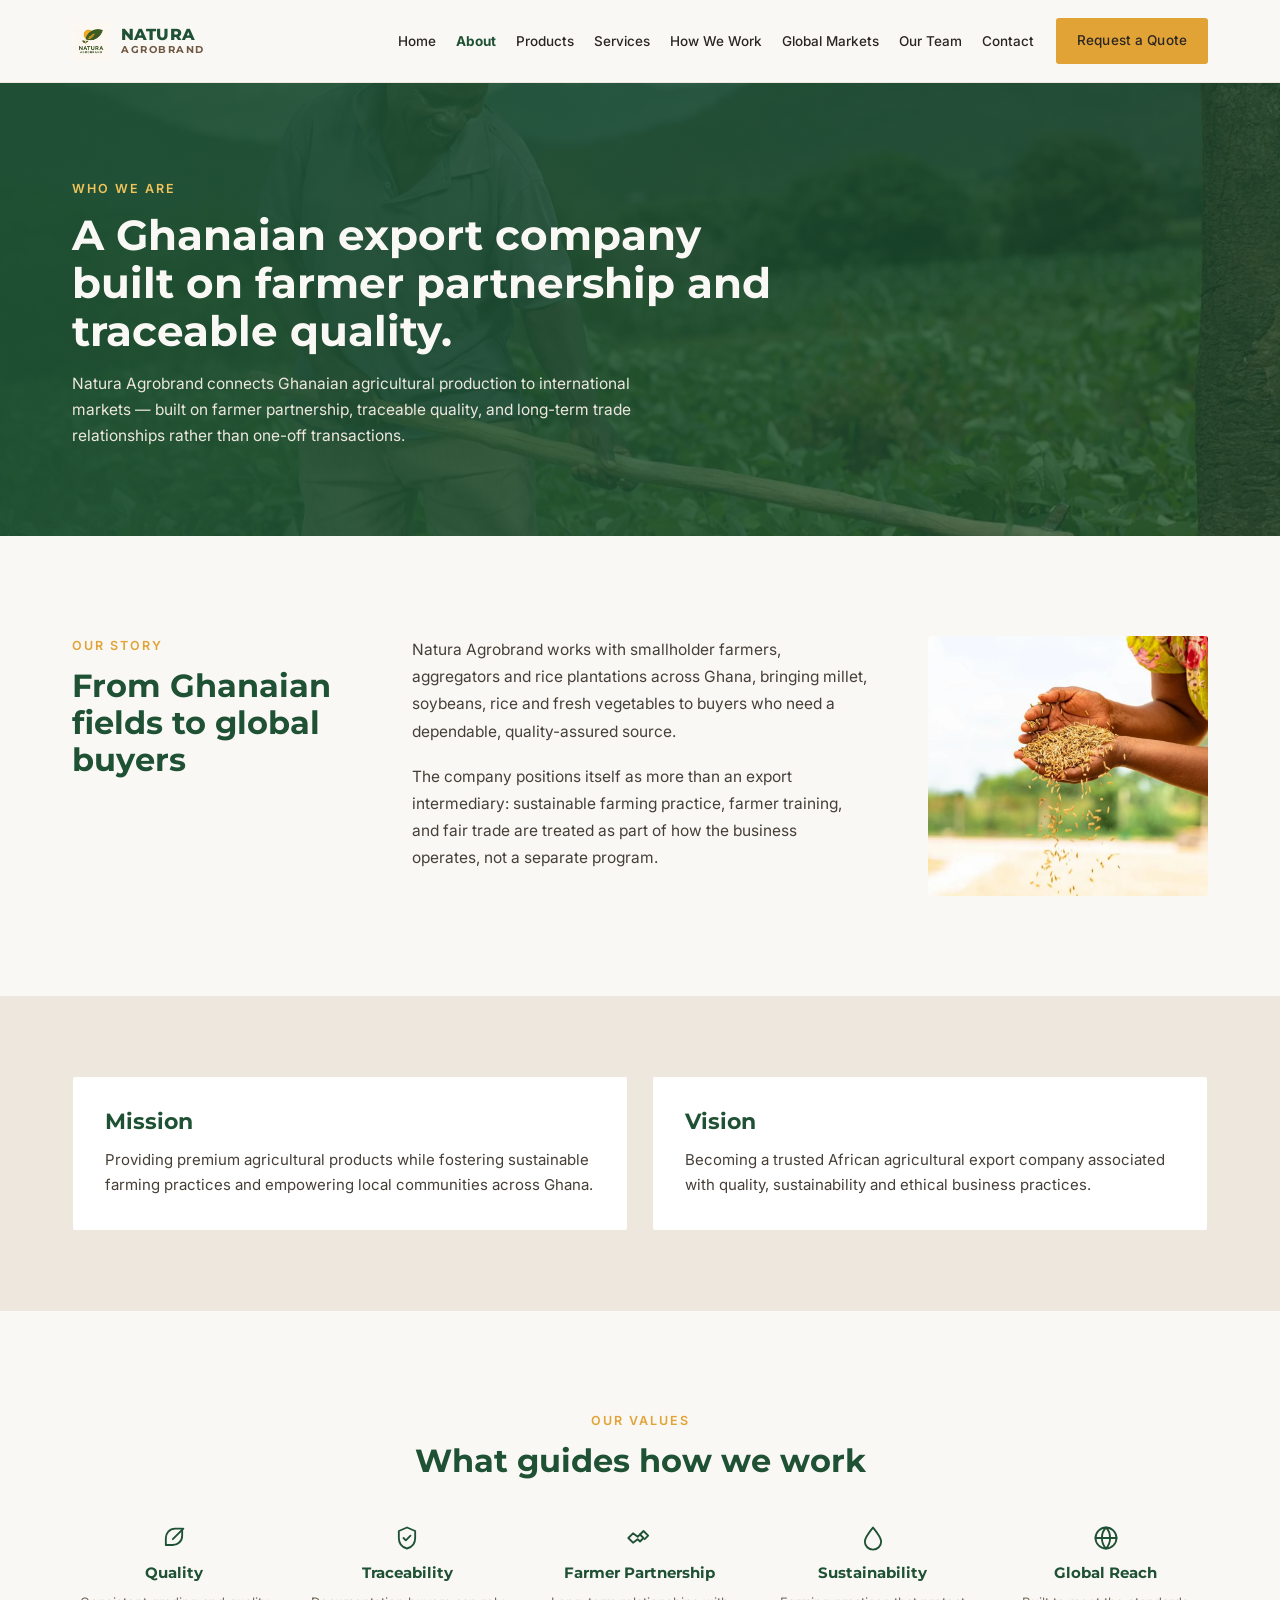
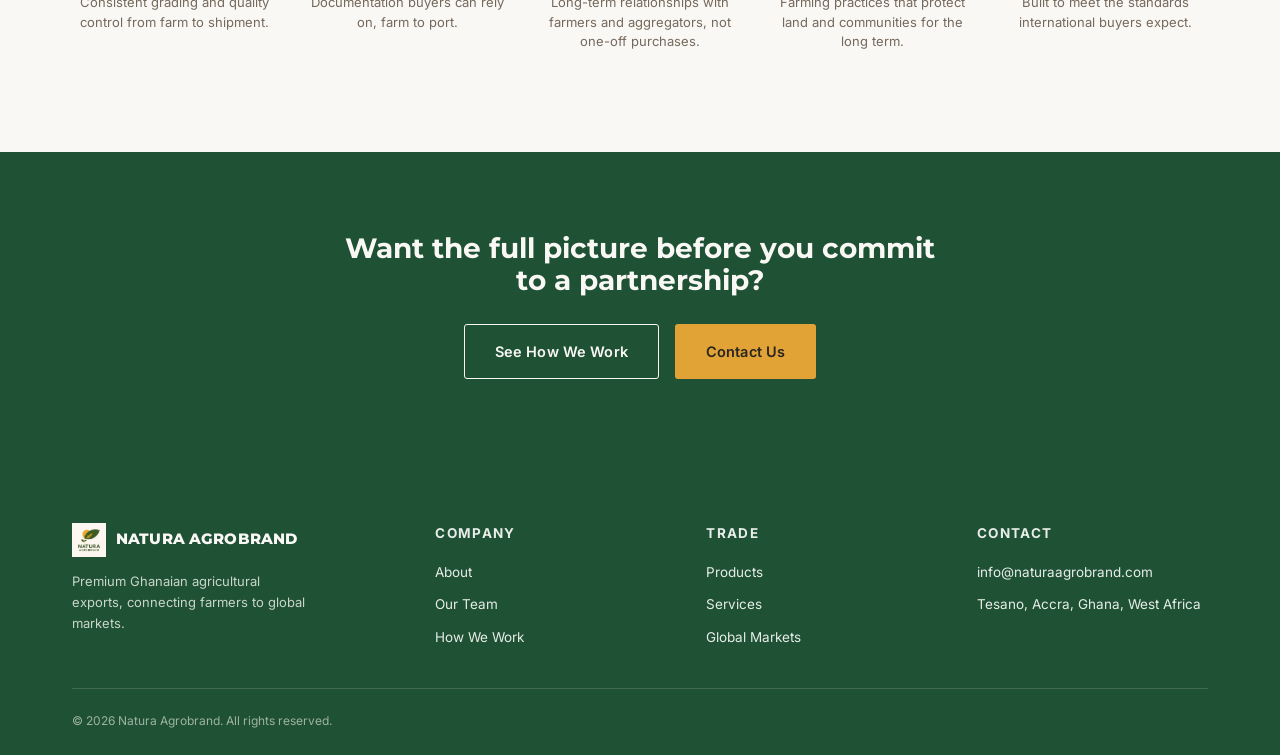
==== about.html @ 7898007f "Initial commit: Natura Agrobrand website Plain HTML/CSS/JS marketing site (8 pages) for Natura Agrob" ====
<!doctype html>
<html lang="en">
<head>
  <meta charset="utf-8" />
  <meta name="viewport" content="width=device-width, initial-scale=1, viewport-fit=cover" />
  <link rel="icon" href="favicon.ico" sizes="any" />
  <link rel="icon" type="image/png" sizes="32x32" href="favicon-32.png" />
  <link rel="icon" type="image/png" sizes="16x16" href="favicon-16.png" />
  <link rel="apple-touch-icon" href="apple-touch-icon.png" />
  <link rel="canonical" href="https://www.naturaagrobrand.com/about" />

  <title>About | Natura Agrobrand</title>
  <meta name="description" content="Natura Agrobrand's story, mission, vision and values — a Ghanaian agricultural export company built on farmer partnership and traceable quality." />

  <meta property="og:type" content="website" />
  <meta property="og:title" content="About | Natura Agrobrand" />
  <meta property="og:description" content="Natura Agrobrand's story, mission, vision and values — a Ghanaian agricultural export company built on farmer partnership and traceable quality." />
  <meta property="og:url" content="https://www.naturaagrobrand.com/about" />
  <meta property="og:site_name" content="Natura Agrobrand" />
  <meta property="og:image" content="https://www.naturaagrobrand.com/images/og-image.jpg" />
  <meta property="og:image:width" content="1200" />
  <meta property="og:image:height" content="630" />
  <meta name="twitter:card" content="summary_large_image" />
  <meta name="twitter:image" content="https://www.naturaagrobrand.com/images/og-image.jpg" />

  <link rel="preconnect" href="https://fonts.googleapis.com" />
  <link rel="preconnect" href="https://fonts.gstatic.com" crossorigin />
  <link href="https://fonts.googleapis.com/css2?family=Montserrat:wght@500;700;800&family=Inter:wght@400;500;600&display=swap" rel="stylesheet" />
  <link rel="stylesheet" href="css/style.css" />
</head>
<body>
  <a href="#main" class="visually-hidden">Skip to content</a>

  <header class="site-nav">
    <div class="wrap nav-inner">
      <a href="/" class="brand" aria-label="Natura Agrobrand — home">
        <img src="images/logo.webp" alt="" width="38" height="38" />
        <span class="brand-text"><span class="brand-name">NATURA</span><span class="brand-sub">AGROBRAND</span></span>
      </a>
      <nav class="desktop-nav" aria-label="Primary">
        <ul>
          <li><a href="/">Home</a></li>
          <li><a href="about.html" aria-current="page">About</a></li>
          <li><a href="products.html">Products</a></li>
          <li><a href="services.html">Services</a></li>
          <li><a href="how-we-work.html">How We Work</a></li>
          <li><a href="global-markets.html">Global Markets</a></li>
          <li><a href="team.html">Our Team</a></li>
          <li><a href="contact.html">Contact</a></li>
        </ul>
        <a href="contact.html" class="btn btn-gold nav-cta">Request a Quote</a>
      </nav>
      <button type="button" class="menu-toggle" aria-expanded="false" aria-controls="mobile-menu" aria-label="Open menu">
        <span class="icon-menu"><svg width="22" height="22" viewBox="0 0 24 24" fill="none" stroke="#1F5134" stroke-width="1.6" stroke-linecap="round"><path d="M4 7h16M4 12h16M4 17h16"/></svg></span>
        <span class="icon-close" hidden><svg width="22" height="22" viewBox="0 0 24 24" fill="none" stroke="#1F5134" stroke-width="1.6" stroke-linecap="round"><path d="M6 6l12 12M18 6L6 18"/></svg></span>
      </button>
    </div>
    <div id="mobile-menu" class="mobile-menu" hidden>
      <ul>
        <li><a href="/">Home</a></li>
        <li><a href="about.html" aria-current="page">About</a></li>
        <li><a href="products.html">Products</a></li>
        <li><a href="services.html">Services</a></li>
        <li><a href="how-we-work.html">How We Work</a></li>
        <li><a href="global-markets.html">Global Markets</a></li>
        <li><a href="team.html">Our Team</a></li>
        <li><a href="contact.html">Contact</a></li>
      </ul>
      <a href="contact.html" class="btn btn-gold mobile-cta">Request a Quote</a>
    </div>
  </header>

  <main id="main">
    <section class="market-hero">
      <img src="images/hero-farmer.webp" alt="A Ghanaian farmer tending crops in the field" class="market-hero-img" />
      <div class="market-hero-scrim" aria-hidden="true"></div>
      <div class="wrap market-hero-content">
        <div class="eyebrow eyebrow-light">Who We Are</div>
        <h1>A Ghanaian export company built on farmer partnership and traceable quality.</h1>
        <p>Natura Agrobrand connects Ghanaian agricultural production to international markets — built on farmer partnership, traceable quality, and long-term trade relationships rather than one-off transactions.</p>
      </div>
    </section>

    <section class="section">
      <div class="wrap story-grid story-grid-with-photo">
        <div class="section-intro">
          <div class="eyebrow">Our Story</div>
          <h2>From Ghanaian fields to global buyers</h2>
        </div>
        <div class="story-copy">
          <p>Natura Agrobrand works with smallholder farmers, aggregators and rice plantations across Ghana, bringing millet, soybeans, rice and fresh vegetables to buyers who need a dependable, quality-assured source.</p>
          <p>The company positions itself as more than an export intermediary: sustainable farming practice, farmer training, and fair trade are treated as part of how the business operates, not a separate program.</p>
        </div>
        <img src="images/rice-winnowing.webp" alt="Winnowing rice by hand after harvest" class="story-photo" width="1200" height="816" loading="lazy" />
      </div>
    </section>

    <section class="section-tight section-sand">
      <div class="wrap mv-grid">
        <div class="mv-card">
          <h3>Mission</h3>
          <p>Providing premium agricultural products while fostering sustainable farming practices and empowering local communities across Ghana.</p>
        </div>
        <div class="mv-card">
          <h3>Vision</h3>
          <p>Becoming a trusted African agricultural export company associated with quality, sustainability and ethical business practices.</p>
        </div>
      </div>
    </section>

    <section class="section">
      <div class="wrap">
        <div class="section-intro center">
          <div class="eyebrow">Our Values</div>
          <h2>What guides how we work</h2>
        </div>
        <div class="values-grid">
          <div class="value-item"><svg width="28" height="28" viewBox="0 0 24 24" fill="none" stroke="#1F5134" stroke-width="1.6" stroke-linecap="round" stroke-linejoin="round"><path d="M5 12c0-4 3-8 8-8h6v6c0 5-4 8-8 8H5v-6z"/><path d="M11 13 20 4"/></svg><h4>Quality</h4><p>Consistent grading and quality control from farm to shipment.</p></div>
          <div class="value-item"><svg width="28" height="28" viewBox="0 0 24 24" fill="none" stroke="#1F5134" stroke-width="1.6" stroke-linecap="round" stroke-linejoin="round"><path d="M12 3l7 3v6c0 5-3 8-7 9-4-1-7-4-7-9V6l7-3z"/><path d="M9 12l2 2 4-4"/></svg><h4>Traceability</h4><p>Documentation buyers can rely on, farm to port.</p></div>
          <div class="value-item"><svg width="28" height="28" viewBox="0 0 24 24" fill="none" stroke="#1F5134" stroke-width="1.6" stroke-linecap="round" stroke-linejoin="round"><path d="M2 12l4-4 4 3 2-2 3 3-3 3-2-2-4 3-4-4z"/><path d="M12 9l3-3 4 4-3 3"/></svg><h4>Farmer Partnership</h4><p>Long-term relationships with farmers and aggregators, not one-off purchases.</p></div>
          <div class="value-item"><svg width="28" height="28" viewBox="0 0 24 24" fill="none" stroke="#1F5134" stroke-width="1.6" stroke-linecap="round" stroke-linejoin="round"><path d="M12 3c4 5 7 8.5 7 12a7 7 0 0 1-14 0c0-3.5 3-7 7-12z"/></svg><h4>Sustainability</h4><p>Farming practices that protect land and communities for the long term.</p></div>
          <div class="value-item"><svg width="28" height="28" viewBox="0 0 24 24" fill="none" stroke="#1F5134" stroke-width="1.6" stroke-linecap="round" stroke-linejoin="round"><circle cx="12" cy="12" r="9"/><path d="M3 12h18M12 3c2.5 2.5 3.5 5.7 3.5 9s-1 6.5-3.5 9c-2.5-2.5-3.5-5.7-3.5-9s1-6.5 3.5-9z"/></svg><h4>Global Reach</h4><p>Built to meet the standards international buyers expect.</p></div>
        </div>
      </div>
    </section>

    <section class="section-tight section-forest">
      <div class="wrap cta-block">
        <h2>Want the full picture before you commit to a partnership?</h2>
        <div class="cta-actions">
          <a href="how-we-work.html" class="btn btn-outline-light">See How We Work</a>
          <a href="contact.html" class="btn btn-gold">Contact Us</a>
        </div>
      </div>
    </section>
  </main>

  <footer class="site-footer">
    <div class="wrap">
      <div class="footer-grid">
        <div class="footer-brand">
          <a href="/" class="brand"><img src="images/logo.webp" alt="" width="34" height="34" /><span class="brand-name">NATURA AGROBRAND</span></a>
          <p>Premium Ghanaian agricultural exports, connecting farmers to global markets.</p>
        </div>
        <div class="footer-col">
          <span class="footer-heading">Company</span>
          <a href="about.html">About</a><a href="team.html">Our Team</a><a href="how-we-work.html">How We Work</a>
        </div>
        <div class="footer-col">
          <span class="footer-heading">Trade</span>
          <a href="products.html">Products</a><a href="services.html">Services</a><a href="global-markets.html">Global Markets</a>
        </div>
        <div class="footer-col">
          <span class="footer-heading">Contact</span>
          <a href="mailto:info@naturaagrobrand.com">info@naturaagrobrand.com</a>
          <a href="https://maps.app.goo.gl/MVWymFF8S7aJwG5dA" target="_blank" rel="noopener">Tesano, Accra, Ghana, West Africa</a>
        </div>
      </div>
      <div class="footer-bottom"><span>&copy; 2026 Natura Agrobrand. All rights reserved.</span></div>
    </div>
  </footer>

  <script src="js/main.js"></script>
</body>
</html>
---- css/style.css ----
/* ==========================================================================
   Natura Agrobrand — design tokens
   Palette reverse-engineered from the verified old-site CSS — kept exactly.
   ========================================================================== */
:root {
  --color-forest: #1F5134;
  --color-forest-light: #3A7854;
  --color-gold: #E2A336;
  --color-gold-light: #F2C45A;
  --color-earth: #705943;
  --color-cream: #FAF8F5;
  --color-sand: #EDE7DE;
  --color-text: #2A2622;
  --color-text-muted: #75695c;
  --color-body-copy: #463f38;
  --color-border: #EDE7DE;
  --color-error: #b3452f;
  --color-placeholder-border: #c9bfae;

  --font-heading: 'Montserrat', sans-serif;
  --font-body: 'Inter', sans-serif;

  --radius: 3px;
  --space-4: 16px;
  --space-5: 24px;
  --space-6: 32px;
  --space-7: 48px;
  --space-8: 64px;

  --container-max: 1200px;
}

/* ==========================================================================
   Reset & base
   ========================================================================== */
*, *::before, *::after { box-sizing: border-box; }
html { color-scheme: light; }

body {
  margin: 0;
  background: var(--color-cream);
  color: var(--color-text);
  font-family: var(--font-body);
  font-size: 16px;
  line-height: 1.6;
  -webkit-font-smoothing: antialiased;
}

h1, h2, h3, h4, h5, h6 {
  font-family: var(--font-heading);
  color: var(--color-forest);
  margin: 0;
  line-height: 1.15;
}

p { margin: 0; }
img { max-width: 100%; display: block; }
a { color: var(--color-forest); text-decoration: none; }
a:hover { color: var(--color-gold); }

a:focus-visible, button:focus-visible, .btn:focus-visible,
input:focus-visible, select:focus-visible, textarea:focus-visible {
  outline: 2px solid var(--color-forest);
  outline-offset: 2px;
}

@media (prefers-reduced-motion: reduce) {
  *, *::before, *::after {
    animation-duration: 0.01ms !important;
    animation-iteration-count: 1 !important;
    transition-duration: 0.01ms !important;
    scroll-behavior: auto !important;
  }
}

.visually-hidden {
  position: absolute; width: 1px; height: 1px; padding: 0; margin: -1px;
  overflow: hidden; clip: rect(0, 0, 0, 0); white-space: nowrap; border: 0;
}

/* ==========================================================================
   Layout
   ========================================================================== */
.wrap { max-width: var(--container-max); margin: 0 auto; padding: 0 var(--space-6); }
.section { padding: 100px 0; }
.section-tight { padding: 80px 0; }
.section-sand { background: var(--color-sand); }
.section-forest { background: var(--color-forest); }
.section-forest h1, .section-forest h2, .section-forest h3, .section-forest h4 { color: var(--color-cream); }

@media (max-width: 780px) {
  .wrap { padding: 0 var(--space-5); }
  .section, .section-tight { padding: 56px 0; }
}

.row-header { display: flex; justify-content: space-between; align-items: flex-end; margin-bottom: 44px; gap: 20px; flex-wrap: wrap; }

/* ==========================================================================
   Type utilities
   ========================================================================== */
.eyebrow {
  font-family: var(--font-body); font-weight: 600; font-size: 12.5px;
  letter-spacing: 0.16em; text-transform: uppercase; color: var(--color-gold);
}
.eyebrow-light { color: var(--color-gold-light); }
.cap { font-size: 13px; color: var(--color-text-muted); line-height: 1.6; }

.section-intro { max-width: 560px; }
.section-intro.center { max-width: 600px; margin-left: auto; margin-right: auto; text-align: center; }
.section-intro h2 { font-size: 32px; margin-top: 12px; }
.section-intro p { font-size: 14.5px; color: var(--color-text-muted); margin-top: 14px; line-height: 1.6; }
@media (max-width: 780px) { .section-intro h2 { font-size: 23px; } }

/* ==========================================================================
   Buttons
   ========================================================================== */
.btn {
  display: inline-flex; align-items: center; justify-content: center; gap: 9px;
  padding: 15px 30px; font-family: var(--font-body); font-weight: 600; font-size: 14.5px;
  letter-spacing: 0.01em; border-radius: var(--radius); border: 1.5px solid transparent;
  cursor: pointer; transition: background-color .15s ease, color .15s ease, border-color .15s ease;
}
.btn-primary { background: var(--color-forest); color: var(--color-cream); }
.btn-primary:hover { background: var(--color-forest-light); color: var(--color-cream); }
.btn-gold { background: var(--color-gold); color: var(--color-text); }
.btn-gold:hover { background: var(--color-gold-light); color: var(--color-text); }
.btn-outline-dark { border-color: var(--color-forest); color: var(--color-forest); background: transparent; }
.btn-outline-dark:hover { background: var(--color-forest); color: var(--color-cream); }
.btn-outline-light { border-color: var(--color-cream); color: var(--color-cream); background: transparent; }
.btn-outline-light:hover { background: var(--color-cream); color: var(--color-forest); }
.btn-ghost { padding: 4px 0; color: var(--color-forest); text-decoration: underline; text-decoration-color: var(--color-gold); text-underline-offset: 4px; font-weight: 600; font-size: 13.5px; }
.btn-ghost:hover { color: var(--color-gold); }

/* ==========================================================================
   Cards
   ========================================================================== */
.card { background: #FFFFFF; border: 1px solid var(--color-border); border-radius: var(--radius); }

/* ==========================================================================
   Nav
   ========================================================================== */
.site-nav { position: relative; background: var(--color-cream); border-bottom: 1px solid var(--color-border); }
.nav-inner { display: flex; align-items: center; justify-content: space-between; padding: 18px var(--space-6); }
.brand { display: flex; align-items: center; gap: 11px; }
.brand:hover { color: var(--color-forest); }
.brand img { width: 38px; height: 38px; object-fit: contain; }
.brand-text { display: flex; flex-direction: column; line-height: 1.15; }
.brand-name { font-family: var(--font-heading); font-weight: 800; font-size: 16px; color: var(--color-forest); letter-spacing: 0.01em; }
.brand-sub { font-family: var(--font-heading); font-weight: 700; font-size: 9.5px; letter-spacing: 0.16em; color: var(--color-earth); }

.desktop-nav { display: flex; align-items: center; gap: 22px; }
.desktop-nav ul { list-style: none; display: flex; gap: 20px; margin: 0; padding: 0; }
.desktop-nav a { font-size: 13.5px; font-weight: 500; color: var(--color-text); }
.desktop-nav a:hover { color: var(--color-forest); }
.desktop-nav a[aria-current='page'] { color: var(--color-forest); font-weight: 700; }
.nav-cta { padding: 11px 20px; font-size: 12.5px; }

.menu-toggle { display: none; background: none; border: none; padding: 6px; cursor: pointer; }
.mobile-menu { background: var(--color-forest); padding: var(--space-5); }
.mobile-menu ul { list-style: none; margin: 0 0 var(--space-4); padding: 0; display: flex; flex-direction: column; gap: 18px; }
.mobile-menu a { color: var(--color-cream); font-size: 14px; }
.mobile-menu a[aria-current='page'] { color: var(--color-gold-light); font-weight: 700; }
.mobile-cta { width: 100%; }

@media (max-width: 900px) {
  .desktop-nav { display: none; }
  .menu-toggle { display: flex; }
}

/* ==========================================================================
   Global Markets hero (image + scrim, same pattern as the homepage hero)
   ========================================================================== */
.market-hero { position: relative; padding: 96px 0 88px; background: var(--color-forest); overflow: hidden; }
.market-hero-img { position: absolute; inset: 0; width: 100%; height: 100%; object-fit: cover; opacity: .5; }
.market-hero-scrim { position: absolute; inset: 0; background: linear-gradient(100deg, rgba(31,81,52,.93) 0%, rgba(31,81,52,.65) 55%, rgba(31,81,52,.35) 100%); }
.market-hero-content { position: relative; }
.market-hero-content h1 { color: var(--color-cream); font-size: 42px; margin-top: 12px; max-width: 720px; }
.market-hero-content p { color: var(--color-sand); font-size: 15.5px; line-height: 1.65; margin-top: 16px; max-width: 620px; }
@media (max-width: 780px) {
  .market-hero { padding: 48px 0 40px; }
  .market-hero-content h1 { font-size: 27px; }
}

/* Country flag chips */
.flag-list { list-style: none; margin: 20px 0 0; padding: 0; display: flex; flex-direction: column; gap: 12px; }
.flag-chip { display: flex; align-items: center; gap: 10px; font-size: 14.5px; color: var(--color-body-copy); }
.flag-chip img { width: 22px; height: 16px; object-fit: cover; border-radius: 2px; border: 1px solid var(--color-border); flex-shrink: 0; }

/* ==========================================================================
   Page hero (interior pages)
   ========================================================================== */
.page-hero { background: var(--color-forest); padding: 72px 0 64px; }
.page-hero h1 { color: var(--color-cream); font-size: 42px; margin-top: 12px; max-width: 720px; }
.page-hero p { color: var(--color-sand); font-size: 15.5px; line-height: 1.65; margin-top: 16px; max-width: 620px; }
@media (max-width: 780px) {
  .page-hero { padding: 48px 0 40px; }
  .page-hero h1 { font-size: 27px; }
}

/* ==========================================================================
   Footer
   ========================================================================== */
.site-footer { background: var(--color-forest); padding: var(--space-8) 0 var(--space-5); }
.footer-grid { display: grid; grid-template-columns: 1.4fr 1fr 1fr 1fr; gap: 40px; padding-bottom: 40px; border-bottom: 1px solid rgba(250,248,245,0.15); }
.footer-brand .brand { display: flex; align-items: center; gap: 10px; }
.footer-brand img { width: 34px; height: 34px; object-fit: contain; }
.footer-brand .brand-name { font-family: var(--font-heading); font-weight: 800; font-size: 14.5px; color: var(--color-cream); }
.footer-brand p { color: #c9d6ca; font-size: 13px; line-height: 1.6; margin-top: 14px; max-width: 240px; }
.footer-col { display: flex; flex-direction: column; gap: 11px; }
.footer-heading { color: var(--color-gold-light); font-size: 12px; font-weight: 700; letter-spacing: 0.1em; text-transform: uppercase; margin-bottom: 6px; }
.footer-col a, .footer-col span { color: #e7ede8; font-size: 13.5px; }
.footer-col a:hover { color: var(--color-gold-light); }
.footer-bottom { padding-top: 22px; color: #9fb3a3; font-size: 12px; }

@media (max-width: 900px) { .footer-grid { grid-template-columns: 1fr 1fr; row-gap: 32px; } }
@media (max-width: 560px) { .footer-grid { grid-template-columns: 1fr; } }

/* ==========================================================================
   Forms
   ========================================================================== */
.field-label { display: block; font-size: 13px; font-weight: 600; color: var(--color-text); margin-bottom: 8px; }
.field-input, .field-select, .field-textarea {
  width: 100%; font-family: var(--font-body); font-size: 14.5px; color: var(--color-text);
  background: #FFFFFF; border: 1.5px solid var(--color-border); border-radius: var(--radius); padding: 13px 14px;
}
.field-input:focus, .field-select:focus, .field-textarea:focus {
  outline: none; border-color: var(--color-forest); box-shadow: 0 0 0 3px rgba(31,81,52,0.12);
}
.field-textarea { resize: vertical; min-height: 120px; }

/* ==========================================================================
   Homepage
   ========================================================================== */
.hero { position: relative; min-height: 620px; background: var(--color-forest); overflow: hidden; display: flex; align-items: center; }
.hero-img { position: absolute; inset: 0; width: 100%; height: 100%; object-fit: cover; opacity: .55; }
.hero-scrim { position: absolute; inset: 0; background: linear-gradient(90deg, rgba(31,81,52,.92) 0%, rgba(31,81,52,.55) 48%, rgba(31,81,52,.25) 100%); }
.hero-content { position: relative; display: flex; flex-direction: column; gap: 26px; max-width: 680px; padding-top: 64px; padding-bottom: 64px; }
.hero-content h1 { color: var(--color-cream); font-size: 52px; line-height: 1.08; font-weight: 800; }
.hero-content p { color: var(--color-sand); font-size: 17px; line-height: 1.6; max-width: 520px; }
.hero-actions { display: flex; gap: 16px; flex-wrap: wrap; }
.hero-actions-centered { justify-content: center; }

.intro-grid { display: grid; grid-template-columns: 1fr 1fr; gap: 80px; align-items: center; }
.intro-copy { display: flex; flex-direction: column; gap: 20px; }
.intro-copy p { font-size: 15.5px; line-height: 1.75; color: var(--color-body-copy); }

.grid-4 { display: grid; grid-template-columns: repeat(4, 1fr); gap: 24px; }
.grid-5 { display: grid; grid-template-columns: repeat(5, 1fr); gap: 28px; }

/* product card */
.product-card { background: #FFFFFF; border: 1px solid var(--color-border); border-radius: var(--radius); display: flex; flex-direction: column; overflow: hidden; }
.product-card img.product-photo { width: 100%; height: 170px; object-fit: cover; }
.product-body { padding: 20px; display: flex; flex-direction: column; gap: 8px; align-items: flex-start; }
.product-body h3 { font-size: 17px; }
.product-body p { font-size: 13.5px; color: var(--color-body-copy); line-height: 1.5; }

.services-grid { margin-top: 44px; }
.service-item { display: flex; flex-direction: column; gap: 14px; }
.service-item h4 { font-size: 15.5px; }
.service-item p { font-size: 13.5px; color: var(--color-body-copy); line-height: 1.55; }

.chain { display: flex; align-items: flex-start; justify-content: space-between; position: relative; margin-top: 56px; flex-wrap: wrap; gap: 24px; }
.chain-line { position: absolute; top: 28px; left: 60px; right: 60px; height: 1.5px; background: var(--color-placeholder-border); }
.chain-step { display: flex; flex-direction: column; align-items: center; gap: 14px; width: 150px; position: relative; }
.chain-icon { width: 56px; height: 56px; border-radius: 50%; background: var(--color-cream); border: 1.5px solid var(--color-forest); display: flex; align-items: center; justify-content: center; }
.chain-icon.last { background: var(--color-forest); border-color: var(--color-forest); }
.chain-label { font-size: 13.5px; font-weight: 700; text-align: center; }

.markets-grid { display: grid; grid-template-columns: repeat(3, 1fr); gap: 1px; background: var(--color-sand); margin-top: 44px; border: 1px solid var(--color-sand); }
.market-col { background: var(--color-cream); padding: 36px; }
.market-col h4 { font-size: 15px; letter-spacing: 0.06em; text-transform: uppercase; color: var(--color-earth); }
.chips { display: flex; flex-wrap: wrap; gap: 8px; margin-top: 18px; }
.chip { display: inline-flex; align-items: center; gap: 7px; font-size: 13px; color: var(--color-text-muted); border: 1px solid var(--color-border); padding: 6px 12px; border-radius: 2px; }
.chip-flag { width: 16px; height: 12px; object-fit: cover; border-radius: 1px; flex-shrink: 0; }

.why-section { position: relative; overflow: hidden; }
.why-section-img { position: absolute; inset: 0; width: 100%; height: 100%; object-fit: cover; opacity: 0.28; }
.why-section-scrim { position: absolute; inset: 0; background: linear-gradient(120deg, rgba(31,81,52,.95) 0%, rgba(31,81,52,.88) 60%, rgba(31,81,52,.7) 100%); }
.why-section-content { position: relative; }
.why-intro { max-width: 560px; margin-bottom: 48px; }
.why-intro h2 { margin-top: 12px; font-size: 32px; }
.why-item { display: flex; flex-direction: column; gap: 12px; }
.why-item div { font-size: 14.5px; font-weight: 700; color: var(--color-cream); }

.stats-grid { display: flex; flex-wrap: wrap; justify-content: center; gap: 24px; margin-top: 44px; text-align: center; }
.stat-block { flex: 1 1 200px; max-width: 240px; padding: 28px 16px; }
.stat-value { font-family: var(--font-heading); font-weight: 800; font-size: 30px; color: var(--color-forest); }
.stat-desc { font-size: 13px; color: var(--color-text-muted); line-height: 1.6; margin-top: 8px; }
.impact-note { text-align: center; margin-top: 20px; }

.final-cta { position: relative; padding: 96px 0; background: #2A2622; overflow: hidden; }
.final-cta-img { position: absolute; inset: 0; width: 100%; height: 100%; object-fit: cover; opacity: .22; }
.final-cta-content { position: relative; text-align: center; max-width: 640px; margin: 0 auto; }
.final-cta-content h2 { font-size: 34px; color: var(--color-cream); line-height: 1.25; }
.final-cta-content p { color: var(--color-sand); font-size: 15.5px; margin-top: 18px; }
.final-cta-content .btn { margin-top: 22px; }

/* team card */
.team-card { background: #FFFFFF; border: 1px solid var(--color-border); border-radius: var(--radius); overflow: hidden; }
.team-card img {
  width: 100%; height: 220px; object-fit: cover; object-position: top;
  filter: sepia(7%) saturate(1.05) contrast(1.03);
  box-shadow: inset 0 0 44px rgba(42, 38, 34, 0.16);
}
.team-body { padding: 16px; }
.team-name { font-weight: 700; font-size: 14.5px; }
.team-title { margin-top: 4px; }

.cta-block { text-align: center; }
.cta-block h2 { color: var(--color-cream); font-size: 28px; max-width: 620px; margin: 0 auto; }
.cta-block p { color: var(--color-sand); font-size: 14.5px; margin: 14px auto 26px; max-width: 480px; }
.cta-actions { display: flex; gap: 16px; justify-content: center; margin-top: 28px; flex-wrap: wrap; }

@media (max-width: 900px) {
  .grid-4 { grid-template-columns: repeat(2, 1fr); }
  .grid-5 { grid-template-columns: repeat(2, 1fr); }
  .intro-grid { grid-template-columns: 1fr; gap: 32px; }
  .markets-grid { grid-template-columns: 1fr; }
  .chain { flex-direction: column; align-items: flex-start; gap: 22px; }
  .chain-line { display: none; }
  .chain-step { flex-direction: row; width: auto; }
}
@media (max-width: 560px) {
  .hero-content h1 { font-size: 30px; }
  .grid-4 { grid-template-columns: 1fr; }
  .stat-block { flex-basis: 42%; }
  .final-cta-content h2 { font-size: 23px; }
}

/* ==========================================================================
   About page
   ========================================================================== */
.story-grid { display: grid; grid-template-columns: 320px 1fr; gap: 60px; }
.story-grid-with-photo { grid-template-columns: 280px 1fr 280px; align-items: start; }
.story-photo { border-radius: var(--radius); width: 100%; height: 260px; object-fit: cover; }
.story-copy { display: flex; flex-direction: column; gap: 18px; }
.story-copy p { font-size: 15.5px; line-height: 1.75; color: var(--color-body-copy); }
.mv-grid { display: grid; grid-template-columns: 1fr 1fr; gap: 24px; }
.mv-card { background: #FFFFFF; border: 1px solid var(--color-border); border-radius: var(--radius); padding: 32px; }
.mv-card h3 { font-size: 22px; }
.mv-card p { font-size: 15px; line-height: 1.65; color: var(--color-body-copy); margin-top: 14px; }
.values-grid { display: grid; grid-template-columns: repeat(5, 1fr); gap: 28px; margin-top: 44px; }
.value-item { display: flex; flex-direction: column; gap: 12px; text-align: center; align-items: center; }
.value-item h4 { font-size: 15px; }
.value-item p { font-size: 13px; color: var(--color-text-muted); line-height: 1.5; }
@media (max-width: 900px) { .story-grid, .story-grid-with-photo { grid-template-columns: 1fr; gap: 24px; } .story-photo { height: 220px; } .values-grid { grid-template-columns: repeat(2, 1fr); } }
@media (max-width: 560px) { .mv-grid { grid-template-columns: 1fr; } .values-grid { grid-template-columns: 1fr; } }

/* ==========================================================================
   Products page
   ========================================================================== */
.product-row { display: grid; grid-template-columns: 1fr 1fr; gap: 56px; align-items: center; padding: 56px 0; border-bottom: 1px solid var(--color-border); }
.product-row:first-child { padding-top: 0; }
.product-row:last-child { border-bottom: none; }
.product-row.reverse .product-media { order: 2; }
.product-row.reverse .product-info { order: 1; }
.product-media img { border-radius: var(--radius); width: 100%; height: 340px; object-fit: cover; }
.product-info h2 { font-size: 30px; }
.product-desc { font-size: 15.5px; line-height: 1.7; color: var(--color-body-copy); margin-top: 16px; }
.product-details { margin: 20px 0 28px; padding: 0; list-style: none; display: flex; flex-direction: column; gap: 8px; }
.product-details li { font-size: 13.5px; color: var(--color-text-muted); padding-left: 18px; position: relative; }
.product-details li::before { content: '—'; position: absolute; left: 0; color: var(--color-gold); }
@media (max-width: 860px) {
  .product-row, .product-row.reverse { grid-template-columns: 1fr; gap: 24px; }
  .product-row.reverse .product-media, .product-row.reverse .product-info { order: initial; }
}

/* ==========================================================================
   Services page
   ========================================================================== */
.services-list { display: flex; flex-direction: column; }
.service-row { display: grid; grid-template-columns: 72px 1fr; gap: 28px; padding: 40px 0; border-bottom: 1px solid var(--color-border); }
.service-row:first-child { padding-top: 0; }
.service-row:last-child { border-bottom: none; }
.service-icon { width: 56px; height: 56px; border-radius: 50%; background: var(--color-sand); display: flex; align-items: center; justify-content: center; }
.service-content h2 { font-size: 22px; }
.service-desc { font-size: 15px; line-height: 1.7; color: var(--color-body-copy); margin-top: 12px; max-width: 640px; }
.service-who { font-size: 13.5px; color: var(--color-text-muted); margin-top: 12px; }
@media (max-width: 600px) { .service-row { grid-template-columns: 1fr; } }

/* ==========================================================================
   How We Work page
   ========================================================================== */
.steps { display: flex; flex-direction: column; }
.step { display: grid; grid-template-columns: 64px 1fr; gap: 28px; }
.step-marker { display: flex; flex-direction: column; align-items: center; }
.step-icon { width: 56px; height: 56px; border-radius: 50%; flex-shrink: 0; background: var(--color-cream); border: 1.5px solid var(--color-forest); display: flex; align-items: center; justify-content: center; }
.step-icon.last { background: var(--color-forest); }
.step-line { width: 1.5px; flex: 1; background: var(--color-placeholder-border); margin: 8px 0; min-height: 40px; }
.step-body { padding-bottom: 44px; }
.step-body h2 { font-size: 22px; margin-top: 6px; }
.step-body p { font-size: 14.5px; line-height: 1.65; color: var(--color-body-copy); margin-top: 10px; max-width: 560px; }
.two-col { display: grid; grid-template-columns: 1fr 1fr; gap: 40px; }
.two-col h3 { font-size: 18px; }
.two-col p { font-size: 14px; line-height: 1.6; color: var(--color-text-muted); margin-top: 12px; }
@media (max-width: 700px) { .two-col { grid-template-columns: 1fr; } }

/* ==========================================================================
   Global Markets page
   ========================================================================== */
.regions { display: grid; grid-template-columns: repeat(3, 1fr); gap: 24px; }
.region-card { background: #FFFFFF; border: 1px solid var(--color-border); border-radius: var(--radius); padding: 32px; }
.region-card h2 { font-size: 20px; letter-spacing: 0.02em; }
.region-card ul { list-style: none; margin: 20px 0 0; padding: 0; display: flex; flex-direction: column; gap: 10px; }
.region-card li { font-size: 14.5px; color: var(--color-body-copy); padding-left: 16px; position: relative; }
.region-card li::before { content: '—'; position: absolute; left: 0; color: var(--color-gold); }
@media (max-width: 780px) { .regions { grid-template-columns: 1fr; } }

/* ==========================================================================
   Team page
   ========================================================================== */
.team-grid { display: grid; grid-template-columns: repeat(4, 1fr); gap: 24px; }
@media (max-width: 900px) { .team-grid { grid-template-columns: repeat(2, 1fr); } }
@media (max-width: 480px) { .team-grid { grid-template-columns: 1fr; } }

/* ==========================================================================
   Contact page
   ========================================================================== */
.contact-grid { display: grid; grid-template-columns: 340px 1fr; gap: 64px; }
.contact-info { display: flex; flex-direction: column; gap: 28px; }
.info-item { display: flex; gap: 16px; align-items: flex-start; }
.info-label { font-size: 12px; font-weight: 700; letter-spacing: 0.06em; text-transform: uppercase; color: var(--color-text-muted); margin-bottom: 4px; }
.info-item a, .info-item span { font-size: 14.5px; color: var(--color-text); }
.contact-form { display: flex; flex-direction: column; gap: 20px; }
.field-row { display: grid; grid-template-columns: 1fr 1fr; gap: 20px; }
.submit-btn { align-self: flex-start; margin-top: 8px; }
.form-status { margin-top: -8px; }
.map-embed { border-radius: var(--radius); overflow: hidden; height: 380px; border: 1px solid var(--color-border); }
.map-embed iframe { border: 0; display: block; }
@media (max-width: 860px) { .contact-grid { grid-template-columns: 1fr; gap: 40px; } }
@media (max-width: 560px) { .map-embed { height: 280px; } }
@media (max-width: 560px) { .field-row { grid-template-columns: 1fr; } }
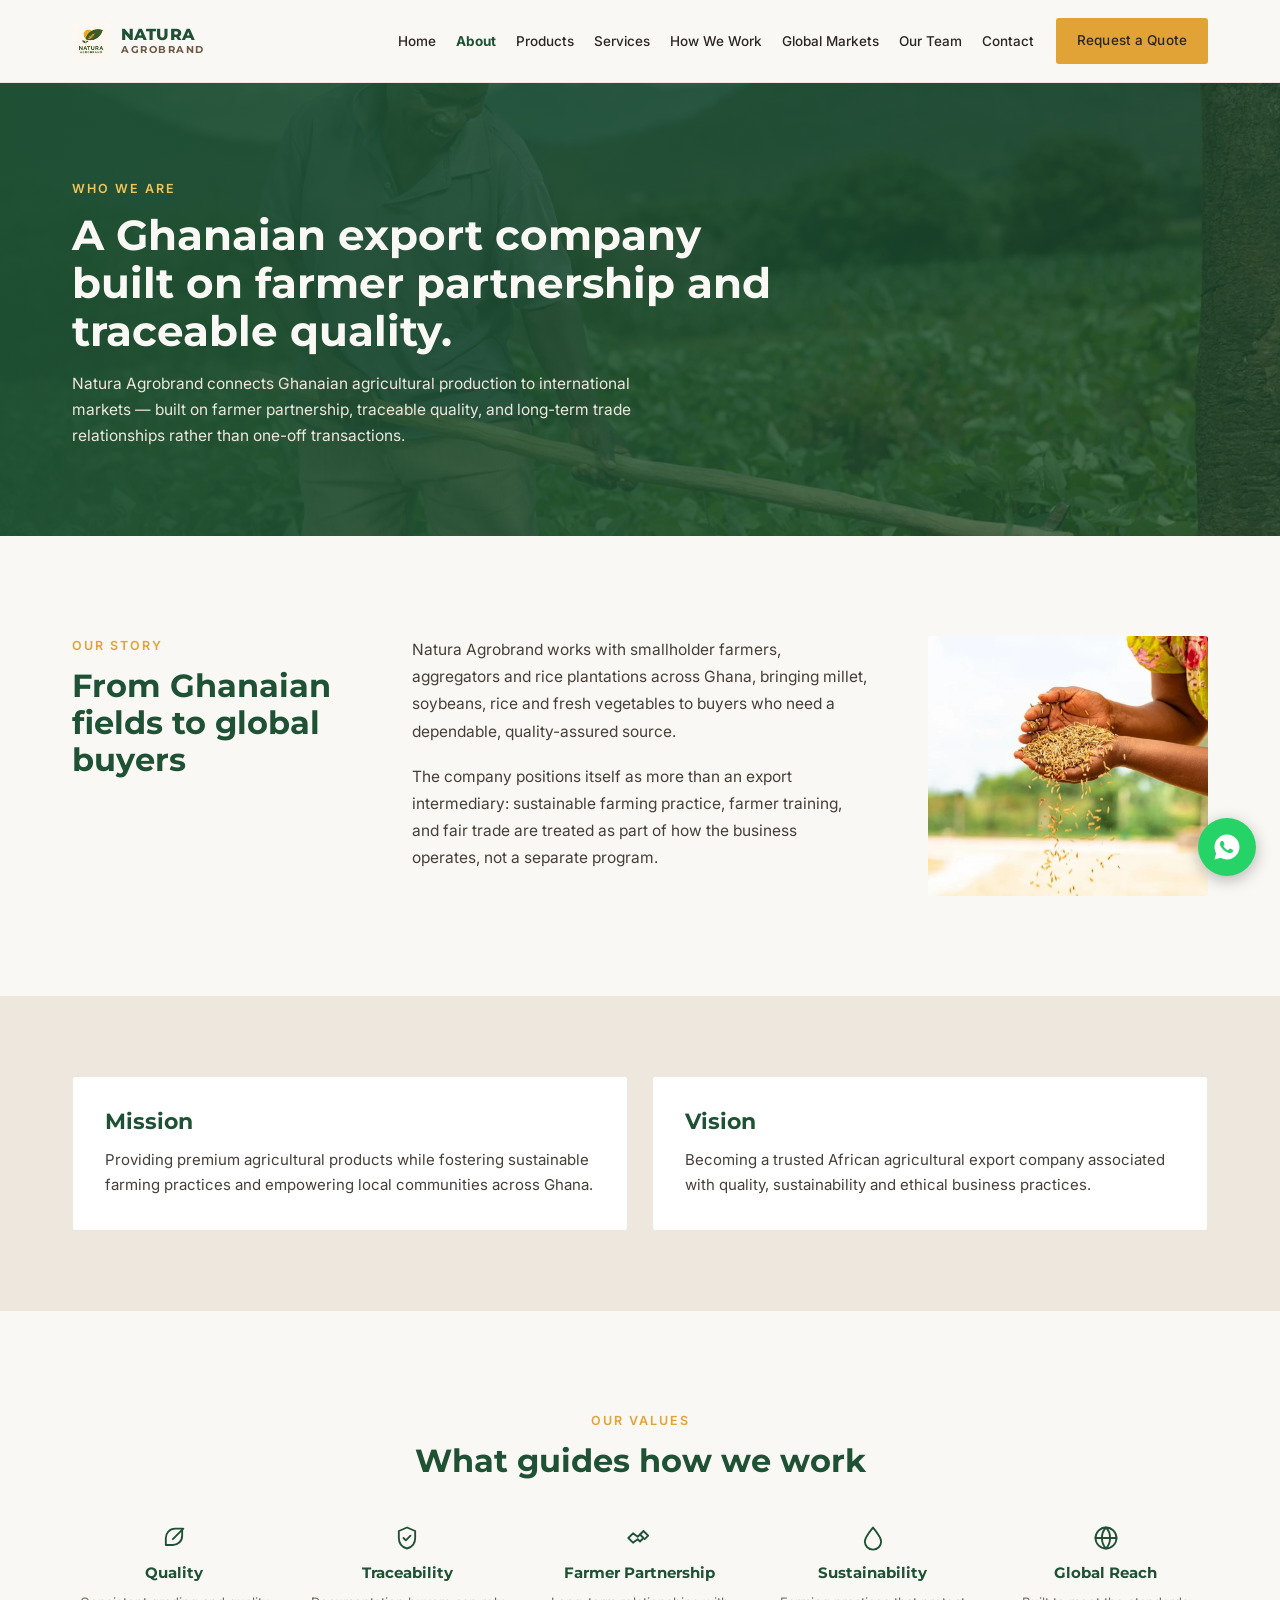
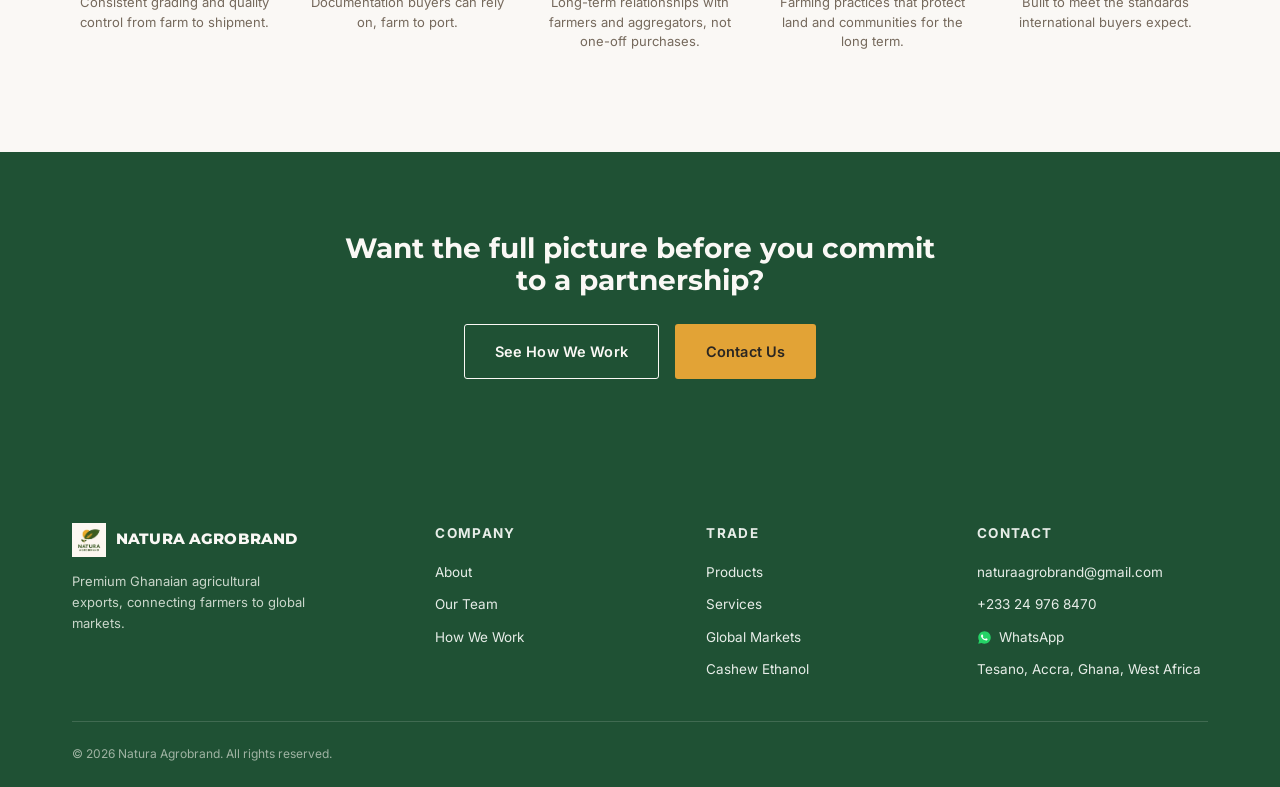
==== commit 3780b703: "Add cashew-ethanol page, contact enquiry prefill, and site polish - New cashew-ethanol product page " ====
--- a/about.html
+++ b/about.html
@@ -148,11 +148,13 @@
         </div>
         <div class="footer-col">
           <span class="footer-heading">Trade</span>
-          <a href="products.html">Products</a><a href="services.html">Services</a><a href="global-markets.html">Global Markets</a>
+          <a href="products.html">Products</a><a href="services.html">Services</a><a href="global-markets.html">Global Markets</a><a href="cashew-ethanol.html">Cashew Ethanol</a>
         </div>
         <div class="footer-col">
           <span class="footer-heading">Contact</span>
-          <a href="mailto:info@naturaagrobrand.com">info@naturaagrobrand.com</a>
+          <a href="mailto:naturaagrobrand@gmail.com">naturaagrobrand@gmail.com</a>
+          <a href="tel:+233249768470">+233 24 976 8470</a>
+          <a href="https://wa.me/233249768470" target="_blank" rel="noopener" class="footer-whatsapp"><svg width="15" height="15" viewBox="0 0 24 24" fill="none"><path d="M12 2C6.48 2 2 6.48 2 12c0 1.85.5 3.58 1.35 5.08L2 22l5.08-1.33A9.94 9.94 0 0 0 12 22c5.52 0 10-4.48 10-10S17.52 2 12 2z" fill="#25D366"/><path d="M9.1 7.6c-.2-.45-.4-.46-.6-.47h-.5c-.18 0-.46.07-.7.34-.24.27-.9.88-.9 2.15 0 1.27.92 2.5 1.05 2.67.13.18 1.8 2.86 4.42 3.9 2.18.87 2.62.7 3.1.65.47-.04 1.5-.62 1.72-1.21.21-.6.21-1.11.15-1.21-.06-.1-.24-.17-.5-.3-.26-.13-1.5-.74-1.74-.83-.23-.08-.4-.13-.57.13-.17.26-.65.83-.8 1-.15.17-.3.19-.55.06-.26-.13-1.08-.4-2.06-1.27-.76-.68-1.28-1.51-1.43-1.77-.15-.26-.02-.4.11-.53.12-.12.26-.3.4-.45.13-.15.17-.26.26-.43.09-.17.04-.32-.02-.45-.06-.13-.55-1.36-.78-1.86z" fill="#fff"/></svg> WhatsApp</a>
           <a href="https://maps.app.goo.gl/MVWymFF8S7aJwG5dA" target="_blank" rel="noopener">Tesano, Accra, Ghana, West Africa</a>
         </div>
       </div>
@@ -160,6 +162,12 @@
     </div>
   </footer>
 
+  <a href="https://wa.me/233249768470" class="whatsapp-float" target="_blank" rel="noopener" aria-label="Chat with Natura Agrobrand on WhatsApp">
+    <svg width="30" height="30" viewBox="0 0 24 24" fill="#fff" fill-rule="evenodd">
+      <path d="M12 2C6.48 2 2 6.48 2 12c0 1.85.5 3.58 1.35 5.08L2 22l5.08-1.33A9.94 9.94 0 0 0 12 22c5.52 0 10-4.48 10-10S17.52 2 12 2z M9.1 7.6c-.2-.45-.4-.46-.6-.47h-.5c-.18 0-.46.07-.7.34-.24.27-.9.88-.9 2.15 0 1.27.92 2.5 1.05 2.67.13.18 1.8 2.86 4.42 3.9 2.18.87 2.62.7 3.1.65.47-.04 1.5-.62 1.72-1.21.21-.6.21-1.11.15-1.21-.06-.1-.24-.17-.5-.3-.26-.13-1.5-.74-1.74-.83-.23-.08-.4-.13-.57.13-.17.26-.65.83-.8 1-.15.17-.3.19-.55.06-.26-.13-1.08-.4-2.06-1.27-.76-.68-1.28-1.51-1.43-1.77-.15-.26-.02-.4.11-.53.12-.12.26-.3.4-.45.13-.15.17-.26.26-.43.09-.17.04-.32-.02-.45-.06-.13-.55-1.36-.78-1.86z"/>
+    </svg>
+  </a>
+
   <script src="js/main.js"></script>
 </body>
 </html>
--- a/css/style.css
+++ b/css/style.css
@@ -103,6 +103,17 @@
   letter-spacing: 0.16em; text-transform: uppercase; color: var(--color-gold);
 }
 .eyebrow-light { color: var(--color-gold-light); }
+
+.status-badge {
+  display: inline-flex; align-items: center; gap: 8px;
+  background: var(--color-gold); color: var(--color-text);
+  font-family: var(--font-body); font-weight: 700; font-size: 12.5px;
+  letter-spacing: 0.06em; text-transform: uppercase;
+  padding: 8px 16px; border-radius: 3px;
+}
+.status-badge-dot { width: 7px; height: 7px; border-radius: 50%; background: var(--color-text); flex-shrink: 0; }
+.status-badge-hero { margin-top: 20px; }
+.grid-3-spaced { margin-top: 44px; }
 .cap { font-size: 13px; color: var(--color-text-muted); line-height: 1.6; }
 
 .section-intro { max-width: 560px; }
@@ -210,6 +221,7 @@
 .footer-heading { color: var(--color-gold-light); font-size: 12px; font-weight: 700; letter-spacing: 0.1em; text-transform: uppercase; margin-bottom: 6px; }
 .footer-col a, .footer-col span { color: #e7ede8; font-size: 13.5px; }
 .footer-col a:hover { color: var(--color-gold-light); }
+.footer-whatsapp { display: inline-flex; align-items: center; gap: 7px; }
 .footer-bottom { padding-top: 22px; color: #9fb3a3; font-size: 12px; }
 
 @media (max-width: 900px) { .footer-grid { grid-template-columns: 1fr 1fr; row-gap: 32px; } }
@@ -244,7 +256,12 @@
 .intro-copy { display: flex; flex-direction: column; gap: 20px; }
 .intro-copy p { font-size: 15.5px; line-height: 1.75; color: var(--color-body-copy); }
 
+.product-value-addition { margin-top: 64px; padding-top: 56px; border-top: 1px solid var(--color-border); }
+.product-value-addition h3 { font-size: 24px; }
+
+.grid-3 { display: grid; grid-template-columns: repeat(3, 1fr); gap: 24px; }
 .grid-4 { display: grid; grid-template-columns: repeat(4, 1fr); gap: 24px; }
+.products-grid-5 { grid-template-columns: repeat(5, 1fr); }
 .grid-5 { display: grid; grid-template-columns: repeat(5, 1fr); gap: 28px; }
 
 /* product card */
@@ -258,13 +275,16 @@
 .service-item { display: flex; flex-direction: column; gap: 14px; }
 .service-item h4 { font-size: 15.5px; }
 .service-item p { font-size: 13.5px; color: var(--color-body-copy); line-height: 1.55; }
+.why-section .service-item p { color: var(--color-sand); }
 
 .chain { display: flex; align-items: flex-start; justify-content: space-between; position: relative; margin-top: 56px; flex-wrap: wrap; gap: 24px; }
 .chain-line { position: absolute; top: 28px; left: 60px; right: 60px; height: 1.5px; background: var(--color-placeholder-border); }
+.why-section .chain-line { background: rgba(250, 248, 245, 0.4); }
 .chain-step { display: flex; flex-direction: column; align-items: center; gap: 14px; width: 150px; position: relative; }
 .chain-icon { width: 56px; height: 56px; border-radius: 50%; background: var(--color-cream); border: 1.5px solid var(--color-forest); display: flex; align-items: center; justify-content: center; }
 .chain-icon.last { background: var(--color-forest); border-color: var(--color-forest); }
 .chain-label { font-size: 13.5px; font-weight: 700; text-align: center; }
+.why-section .chain-label { color: var(--color-cream); }
 
 .markets-grid { display: grid; grid-template-columns: repeat(3, 1fr); gap: 1px; background: var(--color-sand); margin-top: 44px; border: 1px solid var(--color-sand); }
 .market-col { background: var(--color-cream); padding: 36px; }
@@ -302,6 +322,13 @@
   filter: sepia(7%) saturate(1.05) contrast(1.03);
   box-shadow: inset 0 0 44px rgba(42, 38, 34, 0.16);
 }
+/* David's source photo is already a tight face-fill crop with no extra
+   headroom to crop into — contain (not cover) keeps his face at a scale
+   comparable to the other four instead of blowing it up further. */
+.team-photo-contain {
+  object-fit: contain !important;
+  background: var(--color-sand);
+}
 .team-body { padding: 16px; }
 .team-name { font-weight: 700; font-size: 14.5px; }
 .team-title { margin-top: 4px; }
@@ -312,6 +339,7 @@
 .cta-actions { display: flex; gap: 16px; justify-content: center; margin-top: 28px; flex-wrap: wrap; }
 
 @media (max-width: 900px) {
+  .grid-3 { grid-template-columns: repeat(2, 1fr); }
   .grid-4 { grid-template-columns: repeat(2, 1fr); }
   .grid-5 { grid-template-columns: repeat(2, 1fr); }
   .intro-grid { grid-template-columns: 1fr; gap: 32px; }
@@ -322,6 +350,7 @@
 }
 @media (max-width: 560px) {
   .hero-content h1 { font-size: 30px; }
+  .grid-3 { grid-template-columns: 1fr; }
   .grid-4 { grid-template-columns: 1fr; }
   .stat-block { flex-basis: 42%; }
   .final-cta-content h2 { font-size: 23px; }
@@ -333,6 +362,7 @@
 .story-grid { display: grid; grid-template-columns: 320px 1fr; gap: 60px; }
 .story-grid-with-photo { grid-template-columns: 280px 1fr 280px; align-items: start; }
 .story-photo { border-radius: var(--radius); width: 100%; height: 260px; object-fit: cover; }
+.ethanol-status-photo { margin-top: 24px; height: 220px; }
 .story-copy { display: flex; flex-direction: column; gap: 18px; }
 .story-copy p { font-size: 15.5px; line-height: 1.75; color: var(--color-body-copy); }
 .mv-grid { display: grid; grid-template-columns: 1fr 1fr; gap: 24px; }
@@ -360,6 +390,7 @@
 .product-details { margin: 20px 0 28px; padding: 0; list-style: none; display: flex; flex-direction: column; gap: 8px; }
 .product-details li { font-size: 13.5px; color: var(--color-text-muted); padding-left: 18px; position: relative; }
 .product-details li::before { content: '—'; position: absolute; left: 0; color: var(--color-gold); }
+.product-crosslink { margin-top: 14px; }
 @media (max-width: 860px) {
   .product-row, .product-row.reverse { grid-template-columns: 1fr; gap: 24px; }
   .product-row.reverse .product-media, .product-row.reverse .product-info { order: initial; }
@@ -430,3 +461,27 @@
 @media (max-width: 860px) { .contact-grid { grid-template-columns: 1fr; gap: 40px; } }
 @media (max-width: 560px) { .map-embed { height: 280px; } }
 @media (max-width: 560px) { .field-row { grid-template-columns: 1fr; } }
+
+/* ==========================================================================
+   Floating WhatsApp button
+   ========================================================================== */
+.whatsapp-float {
+  position: fixed;
+  bottom: 24px;
+  right: 24px;
+  width: 58px;
+  height: 58px;
+  background: #25D366;
+  border-radius: 50%;
+  display: flex;
+  align-items: center;
+  justify-content: center;
+  box-shadow: 0 4px 16px rgba(0, 0, 0, 0.28);
+  z-index: 999;
+  transition: transform 0.15s ease;
+}
+.whatsapp-float:hover { transform: scale(1.07); }
+@media (max-width: 560px) {
+  .whatsapp-float { width: 52px; height: 52px; bottom: 16px; right: 16px; }
+  .whatsapp-float svg { width: 26px; height: 26px; }
+}
